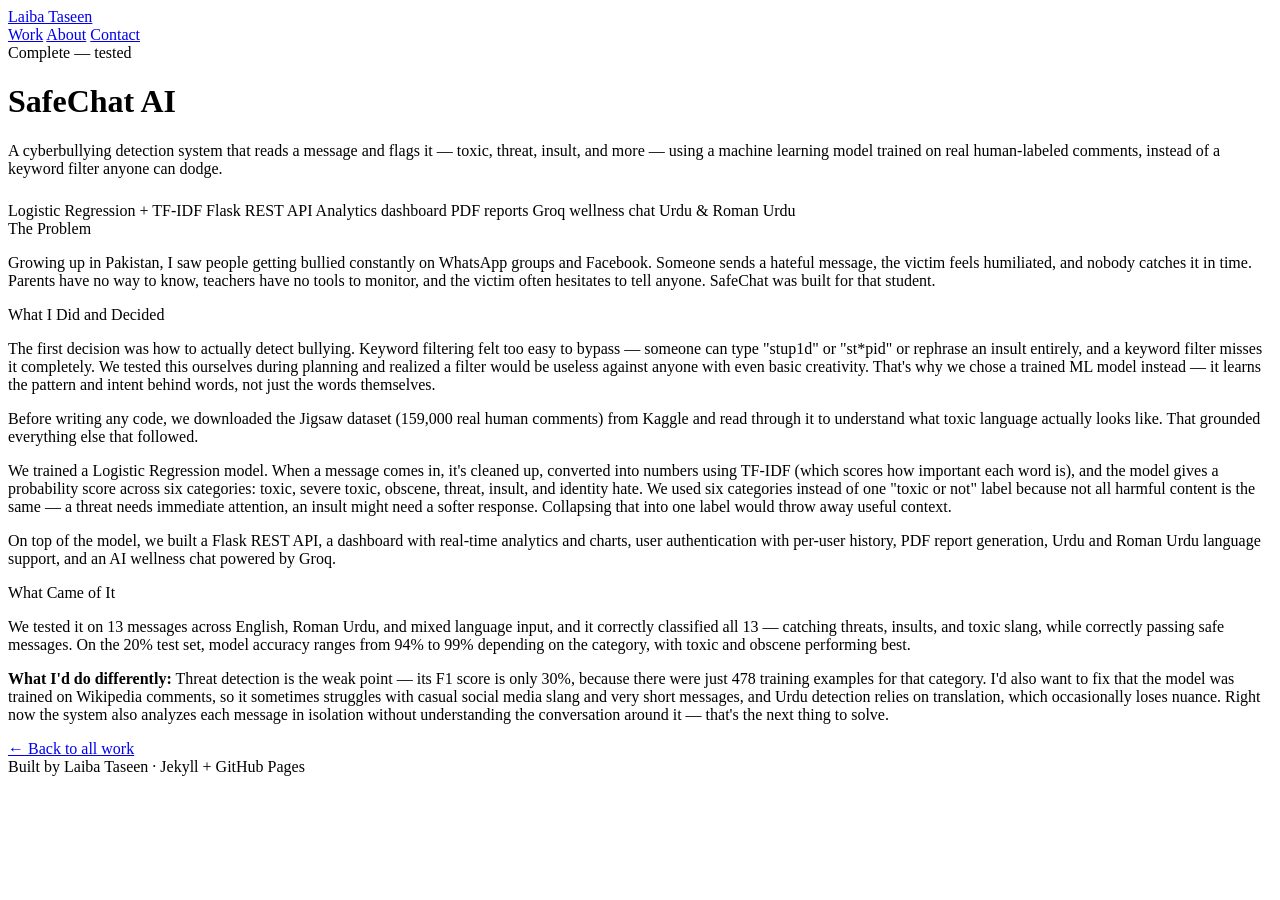
==== safechat-ai.html @ 90029d81 "Add SafeChat AI case study HTML file This HTML file serves as a case study for SafeChat AI, detailin" ====
<!DOCTYPE html>
<html lang="en">
<head>
<meta charset="UTF-8">
<title>SafeChat AI — Case Study — Laiba Taseen</title>
<meta name="viewport" content="width=device-width, initial-scale=1.0">
<link rel="preconnect" href="https://fonts.googleapis.com">
<link href="https://fonts.googleapis.com/css2?family=Space+Grotesk:wght@500;700&family=Inter:wght@400;500;600&display=swap" rel="stylesheet">
<link rel="stylesheet" href="assets/style.css">
</head>
<body>

<nav class="site-nav">
  <div class="site-nav-inner">
    <a href="index.html" class="site-logo">Laiba Taseen<span class="dot"></span></a>
    <div class="site-links">
      <a href="index.html#work">Work</a>
      <a href="index.html#about">About</a>
      <a href="index.html#contact">Contact</a>
    </div>
  </div>
</nav>

<div class="page">

  <div class="case-page-header">
    <span class="case-status status-live">Complete — tested</span>
    <h1 class="case-page-title">SafeChat AI</h1>
    <p class="case-page-summary">A cyberbullying detection system that reads a message and flags it — toxic, threat, insult, and more — using a machine learning model trained on real human-labeled comments, instead of a keyword filter anyone can dodge.</p>
    <div class="case-meta-row" style="margin-top:24px;">
      <span class="tag">Logistic Regression + TF-IDF</span>
      <span class="tag">Flask REST API</span>
      <span class="tag">Analytics dashboard</span>
      <span class="tag">PDF reports</span>
      <span class="tag">Groq wellness chat</span>
      <span class="tag">Urdu &amp; Roman Urdu</span>
    </div>
  </div>

  <div class="beat">
    <div class="beat-label">The Problem</div>
    <p>Growing up in Pakistan, I saw people getting bullied constantly on WhatsApp groups and Facebook. Someone sends a hateful message, the victim feels humiliated, and nobody catches it in time. Parents have no way to know, teachers have no tools to monitor, and the victim often hesitates to tell anyone. SafeChat was built for that student.</p>
  </div>

  <div class="beat">
    <div class="beat-label">What I Did and Decided</div>
    <p>The first decision was how to actually detect bullying. Keyword filtering felt too easy to bypass — someone can type "stup1d" or "st*pid" or rephrase an insult entirely, and a keyword filter misses it completely. We tested this ourselves during planning and realized a filter would be useless against anyone with even basic creativity. That's why we chose a trained ML model instead — it learns the pattern and intent behind words, not just the words themselves.</p>
    <p>Before writing any code, we downloaded the Jigsaw dataset (159,000 real human comments) from Kaggle and read through it to understand what toxic language actually looks like. That grounded everything else that followed.</p>
    <p>We trained a Logistic Regression model. When a message comes in, it's cleaned up, converted into numbers using TF-IDF (which scores how important each word is), and the model gives a probability score across six categories: toxic, severe toxic, obscene, threat, insult, and identity hate. We used six categories instead of one "toxic or not" label because not all harmful content is the same — a threat needs immediate attention, an insult might need a softer response. Collapsing that into one label would throw away useful context.</p>
    <p>On top of the model, we built a Flask REST API, a dashboard with real-time analytics and charts, user authentication with per-user history, PDF report generation, Urdu and Roman Urdu language support, and an AI wellness chat powered by Groq.</p>
  </div>

  <div class="beat">
    <div class="beat-label">What Came of It</div>
    <p>We tested it on 13 messages across English, Roman Urdu, and mixed language input, and it correctly classified all 13 — catching threats, insults, and toxic slang, while correctly passing safe messages. On the 20% test set, model accuracy ranges from 94% to 99% depending on the category, with toxic and obscene performing best.</p>
    <div class="callout">
      <p><strong>What I'd do differently:</strong> Threat detection is the weak point — its F1 score is only 30%, because there were just 478 training examples for that category. I'd also want to fix that the model was trained on Wikipedia comments, so it sometimes struggles with casual social media slang and very short messages, and Urdu detection relies on translation, which occasionally loses nuance. Right now the system also analyzes each message in isolation without understanding the conversation around it — that's the next thing to solve.</p>
    </div>
  </div>

  <a href="index.html#work" class="back-link">← Back to all work</a>

  <footer>
    Built by Laiba Taseen · Jekyll + GitHub Pages
  </footer>

</div>
</body>
</html>
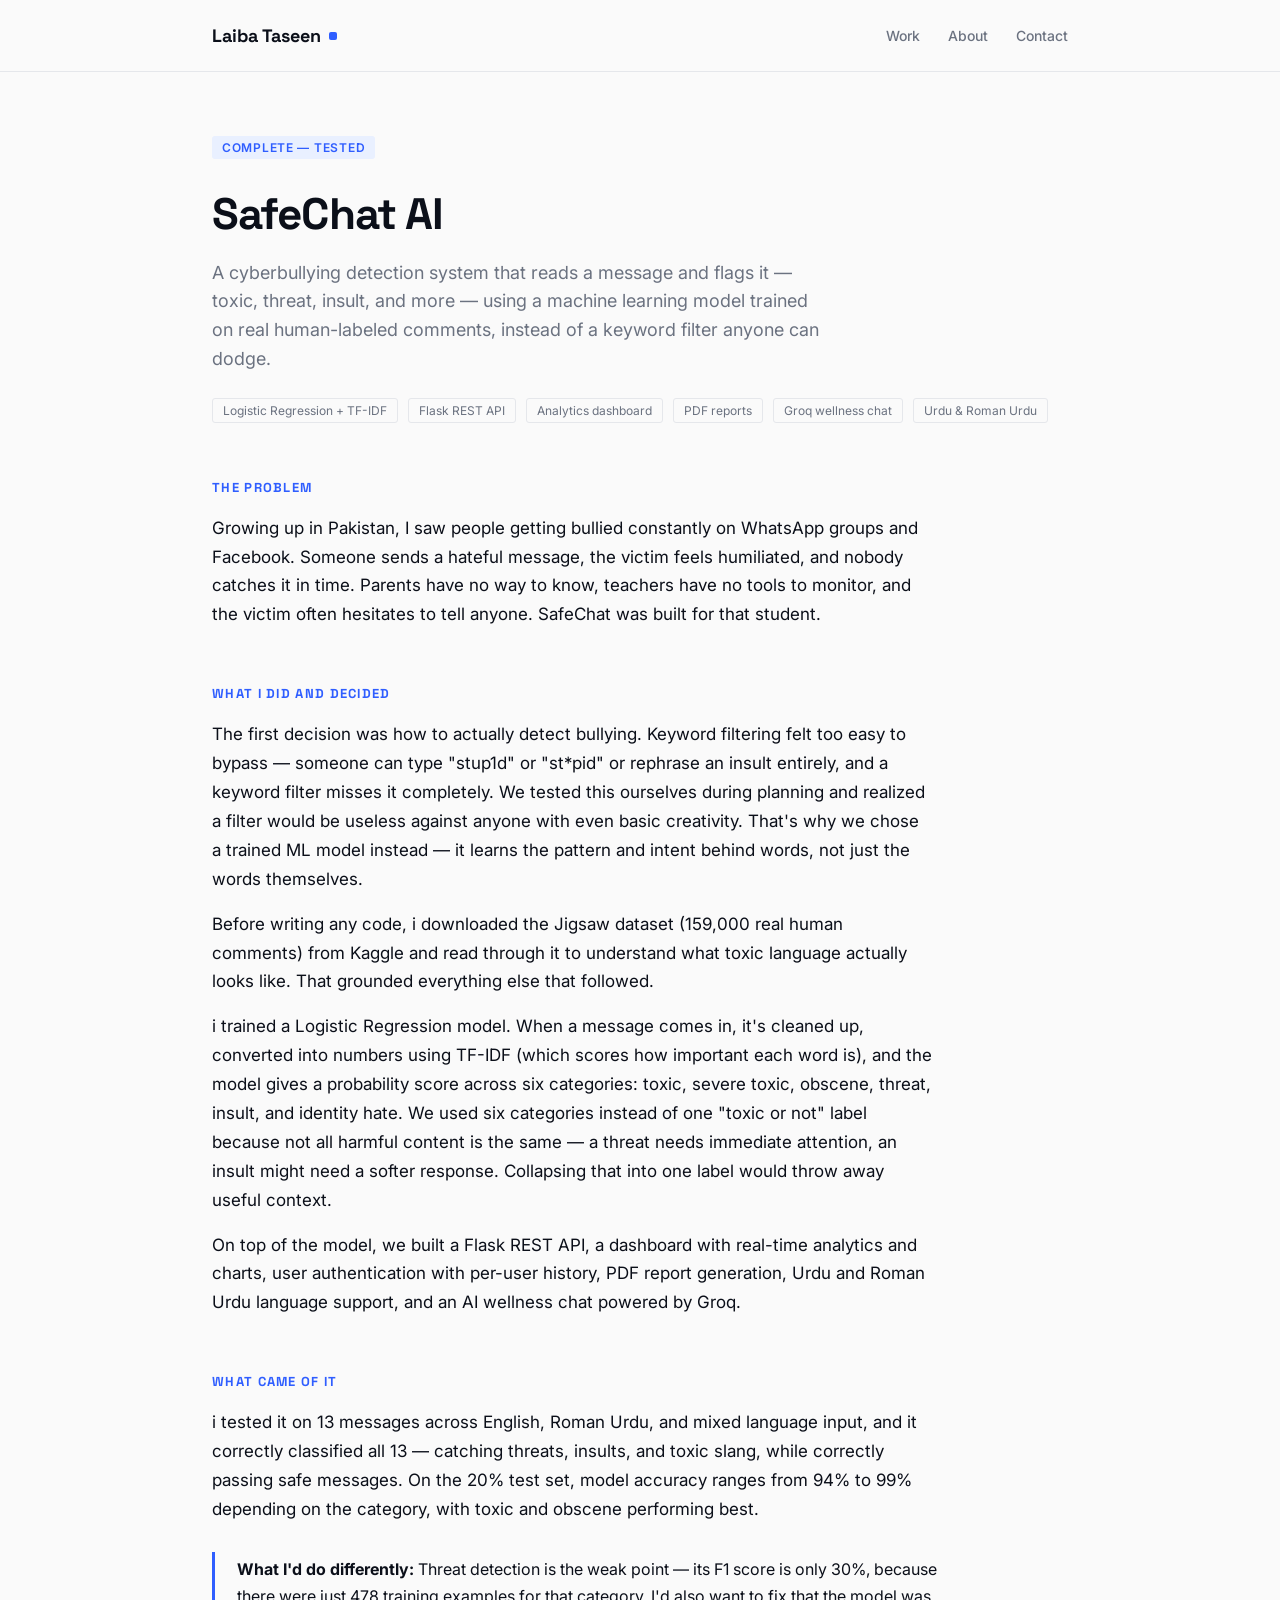
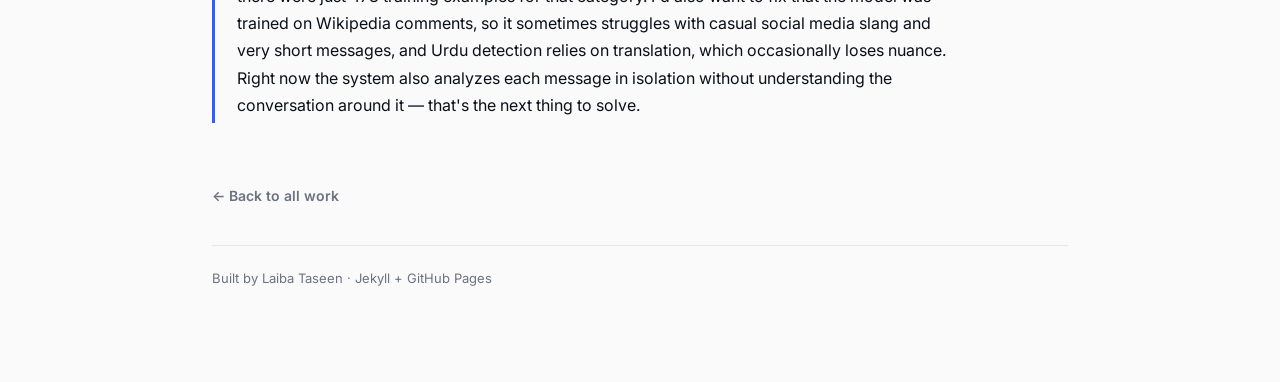
==== commit d11e8bcb: "Fix capitalization and improve text consistency Corrected capitalization errors in the text and impr" ====
--- a/safechat-ai.html
+++ b/safechat-ai.html
@@ -45,14 +45,14 @@
   <div class="beat">
     <div class="beat-label">What I Did and Decided</div>
     <p>The first decision was how to actually detect bullying. Keyword filtering felt too easy to bypass — someone can type "stup1d" or "st*pid" or rephrase an insult entirely, and a keyword filter misses it completely. We tested this ourselves during planning and realized a filter would be useless against anyone with even basic creativity. That's why we chose a trained ML model instead — it learns the pattern and intent behind words, not just the words themselves.</p>
-    <p>Before writing any code, we downloaded the Jigsaw dataset (159,000 real human comments) from Kaggle and read through it to understand what toxic language actually looks like. That grounded everything else that followed.</p>
-    <p>We trained a Logistic Regression model. When a message comes in, it's cleaned up, converted into numbers using TF-IDF (which scores how important each word is), and the model gives a probability score across six categories: toxic, severe toxic, obscene, threat, insult, and identity hate. We used six categories instead of one "toxic or not" label because not all harmful content is the same — a threat needs immediate attention, an insult might need a softer response. Collapsing that into one label would throw away useful context.</p>
+    <p>Before writing any code, i downloaded the Jigsaw dataset (159,000 real human comments) from Kaggle and read through it to understand what toxic language actually looks like. That grounded everything else that followed.</p>
+    <p>i trained a Logistic Regression model. When a message comes in, it's cleaned up, converted into numbers using TF-IDF (which scores how important each word is), and the model gives a probability score across six categories: toxic, severe toxic, obscene, threat, insult, and identity hate. We used six categories instead of one "toxic or not" label because not all harmful content is the same — a threat needs immediate attention, an insult might need a softer response. Collapsing that into one label would throw away useful context.</p>
     <p>On top of the model, we built a Flask REST API, a dashboard with real-time analytics and charts, user authentication with per-user history, PDF report generation, Urdu and Roman Urdu language support, and an AI wellness chat powered by Groq.</p>
   </div>
 
   <div class="beat">
     <div class="beat-label">What Came of It</div>
-    <p>We tested it on 13 messages across English, Roman Urdu, and mixed language input, and it correctly classified all 13 — catching threats, insults, and toxic slang, while correctly passing safe messages. On the 20% test set, model accuracy ranges from 94% to 99% depending on the category, with toxic and obscene performing best.</p>
+    <p>i tested it on 13 messages across English, Roman Urdu, and mixed language input, and it correctly classified all 13 — catching threats, insults, and toxic slang, while correctly passing safe messages. On the 20% test set, model accuracy ranges from 94% to 99% depending on the category, with toxic and obscene performing best.</p>
     <div class="callout">
       <p><strong>What I'd do differently:</strong> Threat detection is the weak point — its F1 score is only 30%, because there were just 478 training examples for that category. I'd also want to fix that the model was trained on Wikipedia comments, so it sometimes struggles with casual social media slang and very short messages, and Urdu detection relies on translation, which occasionally loses nuance. Right now the system also analyzes each message in isolation without understanding the conversation around it — that's the next thing to solve.</p>
     </div>
--- a/assets/style.css
+++ b/assets/style.css
@@ -0,0 +1,285 @@
+:root {
+  --ink: #0B0F19;
+  --paper: #FAFAFA;
+  --blue: #2F5EFF;
+  --slate: #6B7280;
+  --line: #E5E7EB;
+}
+* { box-sizing: border-box; }
+html { scroll-behavior: smooth; }
+body {
+  margin: 0;
+  background: var(--paper);
+  color: var(--ink);
+  font-family: 'Inter', sans-serif;
+  -webkit-font-smoothing: antialiased;
+}
+.page {
+  max-width: 920px;
+  margin: 0 auto;
+  padding: 0 32px 96px;
+}
+
+/* Nav */
+nav.site-nav {
+  border-bottom: 1px solid var(--line);
+  margin-bottom: 64px;
+}
+.site-nav-inner {
+  max-width: 920px;
+  margin: 0 auto;
+  padding: 24px 32px;
+  display: flex;
+  justify-content: space-between;
+  align-items: center;
+}
+.site-logo {
+  font-family: 'Space Grotesk', sans-serif;
+  font-weight: 700;
+  font-size: 18px;
+  color: var(--ink);
+  text-decoration: none;
+  display: flex;
+  align-items: center;
+  gap: 8px;
+}
+.site-logo .dot {
+  width: 8px;
+  height: 8px;
+  background: var(--blue);
+  border-radius: 2px;
+  display: inline-block;
+}
+.site-links { display: flex; gap: 28px; }
+.site-links a {
+  font-size: 14px;
+  font-weight: 500;
+  color: var(--slate);
+  text-decoration: none;
+}
+.site-links a:hover { color: var(--ink); }
+
+/* Hero */
+.kicker {
+  font-family: 'Inter', sans-serif;
+  font-weight: 600;
+  font-size: 13px;
+  letter-spacing: 0.14em;
+  text-transform: uppercase;
+  color: var(--blue);
+  margin-bottom: 18px;
+}
+h1 {
+  font-family: 'Space Grotesk', sans-serif;
+  font-weight: 700;
+  font-size: 52px;
+  line-height: 1.08;
+  letter-spacing: -0.02em;
+  margin: 0 0 20px;
+  max-width: 780px;
+}
+.sub {
+  font-size: 18px;
+  color: var(--slate);
+  max-width: 560px;
+  line-height: 1.6;
+  margin: 0 0 32px;
+}
+.btn {
+  display: inline-block;
+  font-family: 'Inter', sans-serif;
+  font-weight: 600;
+  font-size: 14px;
+  text-decoration: none;
+  padding: 13px 22px;
+  border-radius: 4px;
+}
+.btn-primary {
+  background: var(--ink);
+  color: var(--paper);
+}
+.btn-primary:hover { background: var(--blue); }
+.btn-secondary {
+  border: 1px solid var(--line);
+  color: var(--ink);
+  margin-left: 12px;
+}
+.btn-secondary:hover { border-color: var(--ink); }
+
+section { margin-bottom: 80px; scroll-margin-top: 32px; }
+.section-label {
+  font-family: 'Space Grotesk', sans-serif;
+  font-weight: 700;
+  font-size: 13px;
+  letter-spacing: 0.1em;
+  text-transform: uppercase;
+  color: var(--ink);
+  border-bottom: 2px solid var(--ink);
+  display: inline-block;
+  padding-bottom: 6px;
+  margin-bottom: 28px;
+}
+
+/* Proof statement */
+.proof {
+  font-family: 'Space Grotesk', sans-serif;
+  font-weight: 500;
+  font-size: 24px;
+  line-height: 1.45;
+  max-width: 700px;
+  color: var(--ink);
+}
+
+/* Case preview cards */
+.case-card {
+  border: 1px solid var(--line);
+  border-radius: 6px;
+  padding: 40px;
+}
+.case-status {
+  display: inline-block;
+  font-size: 12px;
+  font-weight: 600;
+  letter-spacing: 0.06em;
+  text-transform: uppercase;
+  padding: 4px 10px;
+  border-radius: 3px;
+  margin-bottom: 16px;
+}
+.status-live { background: #E9F0FF; color: var(--blue); }
+.status-progress { background: #F1F2F4; color: var(--slate); }
+.case-title {
+  font-family: 'Space Grotesk', sans-serif;
+  font-weight: 700;
+  font-size: 28px;
+  margin: 0 0 14px;
+}
+.case-summary {
+  font-size: 16px;
+  line-height: 1.65;
+  color: var(--ink);
+  margin: 0 0 24px;
+}
+.case-meta-row {
+  display: flex;
+  flex-wrap: wrap;
+  gap: 10px;
+  margin-bottom: 28px;
+}
+.tag {
+  font-size: 12px;
+  color: var(--slate);
+  border: 1px solid var(--line);
+  border-radius: 3px;
+  padding: 4px 10px;
+}
+.stat-row {
+  display: flex;
+  gap: 32px;
+  margin-bottom: 28px;
+  flex-wrap: wrap;
+}
+.stat-num {
+  font-family: 'Space Grotesk', sans-serif;
+  font-weight: 700;
+  font-size: 22px;
+  color: var(--ink);
+}
+.stat-label {
+  font-size: 13px;
+  color: var(--slate);
+}
+
+/* About */
+.about-text {
+  font-size: 17px;
+  line-height: 1.7;
+  max-width: 640px;
+  color: var(--ink);
+}
+
+/* Contact */
+.contact-links {
+  display: flex;
+  gap: 24px;
+  margin-top: 8px;
+}
+.contact-links a {
+  font-weight: 600;
+  color: var(--ink);
+  text-decoration: none;
+  border-bottom: 2px solid var(--blue);
+  padding-bottom: 2px;
+}
+
+footer {
+  border-top: 1px solid var(--line);
+  margin-top: 40px;
+  padding-top: 24px;
+  font-size: 13px;
+  color: var(--slate);
+}
+
+/* Case study page */
+.case-page-header { margin-bottom: 56px; }
+.case-page-title {
+  font-family: 'Space Grotesk', sans-serif;
+  font-weight: 700;
+  font-size: 44px;
+  line-height: 1.08;
+  letter-spacing: -0.02em;
+  margin: 16px 0 20px;
+  max-width: 780px;
+}
+.case-page-summary {
+  font-size: 18px;
+  color: var(--slate);
+  max-width: 620px;
+  line-height: 1.6;
+}
+.beat {
+  margin-bottom: 56px;
+}
+.beat-label {
+  font-family: 'Space Grotesk', sans-serif;
+  font-weight: 700;
+  font-size: 13px;
+  letter-spacing: 0.1em;
+  text-transform: uppercase;
+  color: var(--blue);
+  margin-bottom: 18px;
+}
+.beat p {
+  font-size: 17px;
+  line-height: 1.7;
+  margin: 0 0 16px;
+  max-width: 720px;
+}
+.callout {
+  border-left: 3px solid var(--blue);
+  padding: 4px 0 4px 22px;
+  margin: 28px 0;
+}
+.callout p {
+  font-size: 16px;
+  color: var(--ink);
+  margin: 0;
+}
+.back-link {
+  display: inline-block;
+  margin-top: 8px;
+  font-size: 14px;
+  font-weight: 600;
+  color: var(--slate);
+  text-decoration: none;
+}
+.back-link:hover { color: var(--ink); }
+
+@media (max-width: 640px) {
+  .site-nav-inner { flex-direction: column; gap: 16px; align-items: flex-start; }
+  h1 { font-size: 34px; }
+  .case-page-title { font-size: 30px; }
+  .case-card { padding: 24px; }
+  .stat-row { gap: 20px; }
+  .btn-secondary { margin-left: 0; margin-top: 12px; }
+}
